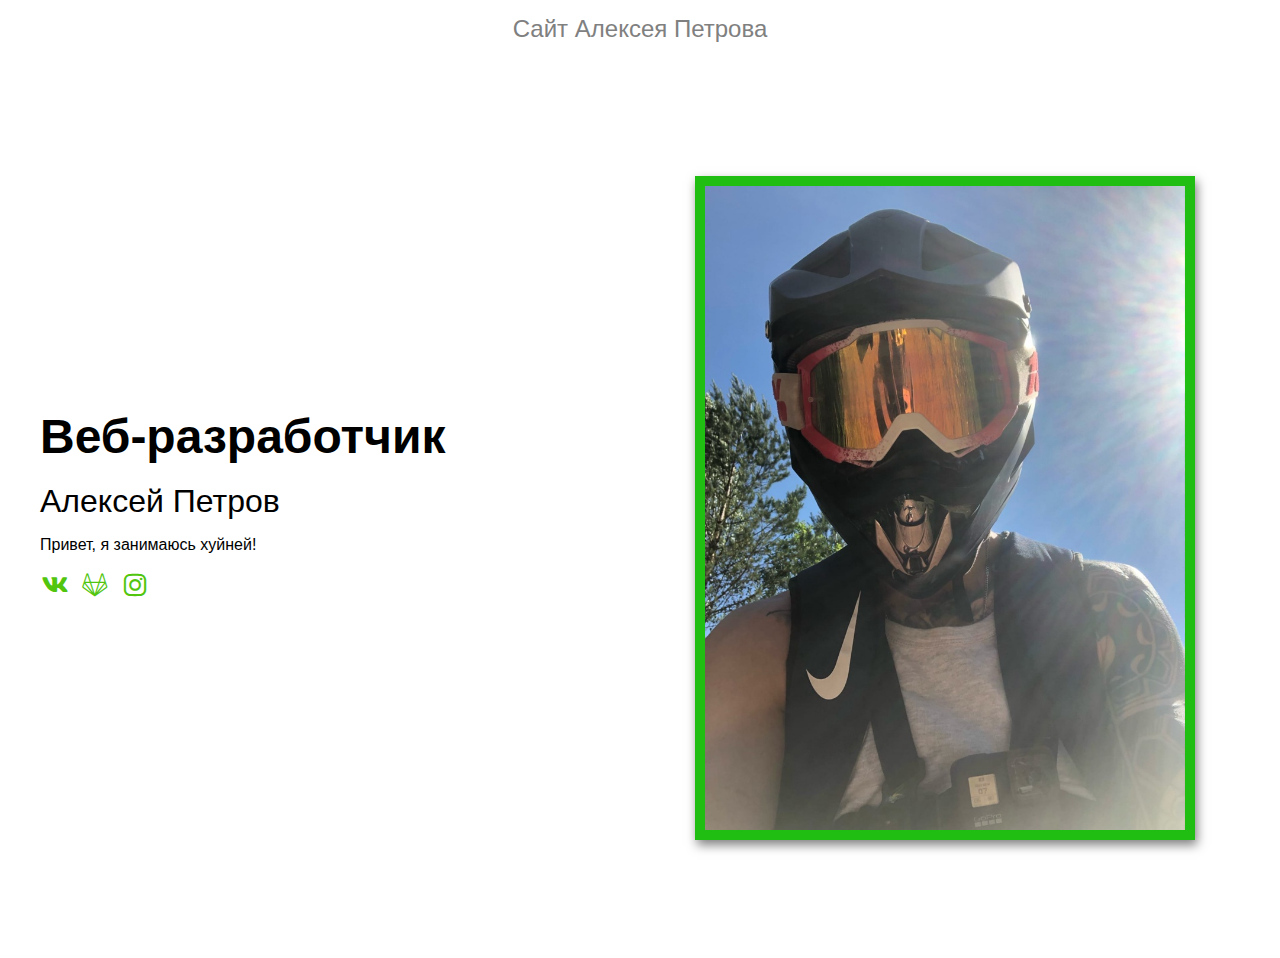
==== index.html @ afbd44d4 "Add files via upload" ====
<!DOCTYPE html>
<html lang="=en">

<head>
    <meta charset="UTF-8">
    <meta name="viewport" content="width=device-width, initial-scale=1.0">
    <title>Document</title>

    <!-- Шрифт -->
    <link rel="preconnect" href="https://fronts.gstatic.com">
    <link href="https://fronts.googleapis.com/css2?-
family=Monsterrat:wght@300;400;500;600;700&display=swap"
    rel="stylenesheet">
    
    <!-- Иконки -->
    <link rel="stylesheet" href="https://cdn.jsdelivr.net/npm/boxicons@latest/css/boxicons.min.css">

<!-- Файл со стилями -->
    <link rel="stylesheet" href="style.css">
</head>


<body>
    <header class="header">
        <span class="logo">Сайт Алексея Петрова</span>
    </header>

    <div class="hero">
        <div class="container hero__container">
            <div class="hero__about">
                <h1 class="hero__title">Веб-разработчик</h1>
                <h2 class="hero__subtitle">Алексей Петров</h2>
                <p class="hero__description">
                Привет, я занимаюсь хуйней!
                </p>

                <div class="hero__links">
                    <a class="hero__link" href="#" target="_blank"><i class='bx bxl-vk'></i></a>
                    <a class="hero__link" href="#"><i class='bx bxl-gitlab' ></i></a>
                    <a class="hero__link" href="#"><i class='bx bxl-instagram'></i></a>
                    
                  </div>
                
            </div>

            <div class="hero__box">
                <img class="hero__box-img" src="11.png" alt="">
            </div> 
        </div>
    </div>


</body>
</html>
---- style.css ----
*,
::before,
::after {
  box-sizing: border-box;
}

body {
  margin: 0;
  font-family: 'Montserrat', sans-serif;
}

img {
  width: 100%;
  height: 100%;
}

h1,
h2,
h3 {
  margin: 0;
}


.header {
  width: 100%;
  padding: 15px 0;


  display: flex;
  justify-content: center;
  align-items: center;

  font-size: 24px;
  font-weight: 300;
  color: gray;
}

.hero {
  min-height: 100vh;
  display: flex;
  justify-content: center;
  align-items: center;
}

.container {
  max-width: 1230px;
  width: 100%;
  margin: 0 auto;
  padding: 0 15px;
}

.hero__container {
  display: grid;
  grid-template-columns: repeat(auto-fit, minmax( 290px,1fr));
  grid-gap: 20px;
}


.hero__about {
  display: flex;
  flex-direction: column;
  justify-content: center;

}

.hero__title {
  font-size: 48px;
  line-height: 1.1;

  margin-bottom: 20px;
}

.hero__prof {
  color: #4facfe;
  white-space: nowrap;
}

.hero__subtitle {
  font-size: 32px;
  font-weight: 400;
}

.hero__links {
  display: flex;
}

.hero__link {
  margin-right: 10px;

  font-size: 30px;
  color: rgb(82, 197, 15);
}

.hero__link:hover {
  color: #626969;
}


.hero__box {
  max-width: 500px;
  justify-self: center;
  overflow: hidden;
  border: 10px solid rgb(32, 189, 18);

  background-image: linear-gradient(to top, #0fd850 0%, #f9f047 100%);

  animation: ava-animate 5s infinite alternate;
  box-shadow: 2px 5px 10px rgba(0, 0, 0, .5);
}

.hero__box-img {
  animation: ava-bg 3s infinite alternate;
}

@media screen and (max-width: 978px) {
  .hero {
    padding-top: 30px;
  }

  .hero__container {
    grid-row-gap: 20px;
  }

  .hero__title {
    font-size: 28px;
    margin-bottom: 10px;
  }

  .hero__subtitle {
    font-size: 22px;
    font-weight: 400;
  }

  .hero__description {
    font-size: 14px;
  }

  .hero__about {
    text-align: center;
  }

  .hero__links {
    justify-content: center;
  }

  .hero__box {
    max-width: 350px;
    justify-self: center;
  }
}



@keyframes ava-animate {
  0% {
    border-radius: 6% 94% 0% 100% / 0% 89% 11% 100%;
  }

  40% {
    border-radius: 6% 94% 0% 100% / 0% 1% 99% 100% ;
  }

  60% {
    border-radius: 15% 85% 100% 0% / 0% 7% 93% 100% ;
  }

  100% {
    border-radius: 79% 21% 100% 0% / 100% 89% 11% 0% ;
  }
}

@keyframes ava-bg {
  from {
    backdrop-filter: hue-rotate(0);
  }

  to {
    backdrop-filter: hue-rotate(90deg);
  }
}
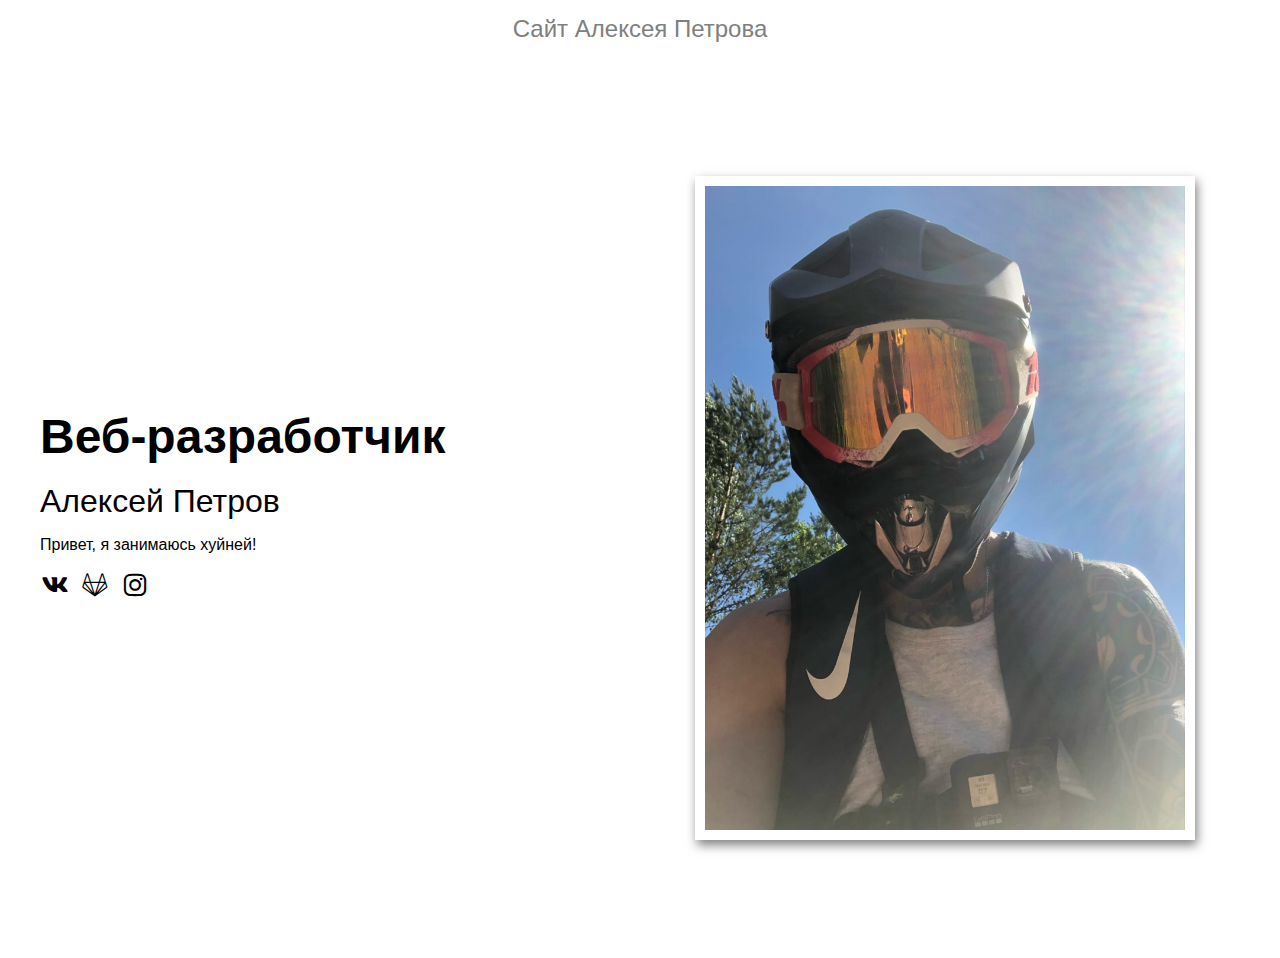
==== commit 1a76fd36: "Update index.html" ====
--- a/index.html
+++ b/index.html
@@ -35,8 +35,8 @@
                 </p>
 
                 <div class="hero__links">
-                    <a class="hero__link" href="#" target="_blank"><i class='bx bxl-vk'></i></a>
-                    <a class="hero__link" href="#"><i class='bx bxl-gitlab' ></i></a>
+                    <a class="hero__link" href="https://vk.com/botrott" target="_blank"><i class='bx bxl-vk'></i></a>
+                    <a class="hero__link" href="https://github.com/botrott"><i class='bx bxl-gitlab' ></i></a>
                     <a class="hero__link" href="#"><i class='bx bxl-instagram'></i></a>
                     
                   </div>
@@ -51,4 +51,4 @@
 
 
 </body>
-</html>+</html>
--- a/style.css
+++ b/style.css
@@ -88,11 +88,11 @@
   margin-right: 10px;
 
   font-size: 30px;
-  color: rgb(82, 197, 15);
+  color: #000;
 }
 
 .hero__link:hover {
-  color: #626969;
+  color: #4facfe;
 }
 
 
@@ -100,9 +100,9 @@
   max-width: 500px;
   justify-self: center;
   overflow: hidden;
-  border: 10px solid rgb(32, 189, 18);
+  border: 10px solid #fff;
 
-  background-image: linear-gradient(to top, #0fd850 0%, #f9f047 100%);
+  background-image: linear-gradient(to right, #4facfe 0%, #00f2fe 100%);
 
   animation: ava-animate 5s infinite alternate;
   box-shadow: 2px 5px 10px rgba(0, 0, 0, .5);
@@ -153,19 +153,19 @@
 
 @keyframes ava-animate {
   0% {
-    border-radius: 6% 94% 0% 100% / 0% 89% 11% 100%;
+    border-radius: 62% 38% 72% 28% / 67% 32% 68% 33%;
   }
 
   40% {
-    border-radius: 6% 94% 0% 100% / 0% 1% 99% 100% ;
+    border-radius: 37% 63% 53% 47% / 67% 32% 68% 33%;
   }
 
   60% {
-    border-radius: 15% 85% 100% 0% / 0% 7% 93% 100% ;
+    border-radius: 23% 77% 39% 61% / 78% 54% 46% 22%;
   }
 
   100% {
-    border-radius: 79% 21% 100% 0% / 100% 89% 11% 0% ;
+    border-radius: 18% 82% 24% 76% / 43% 54% 46% 57%;
   }
 }
 
@@ -177,4 +177,4 @@
   to {
     backdrop-filter: hue-rotate(90deg);
   }
-}+}
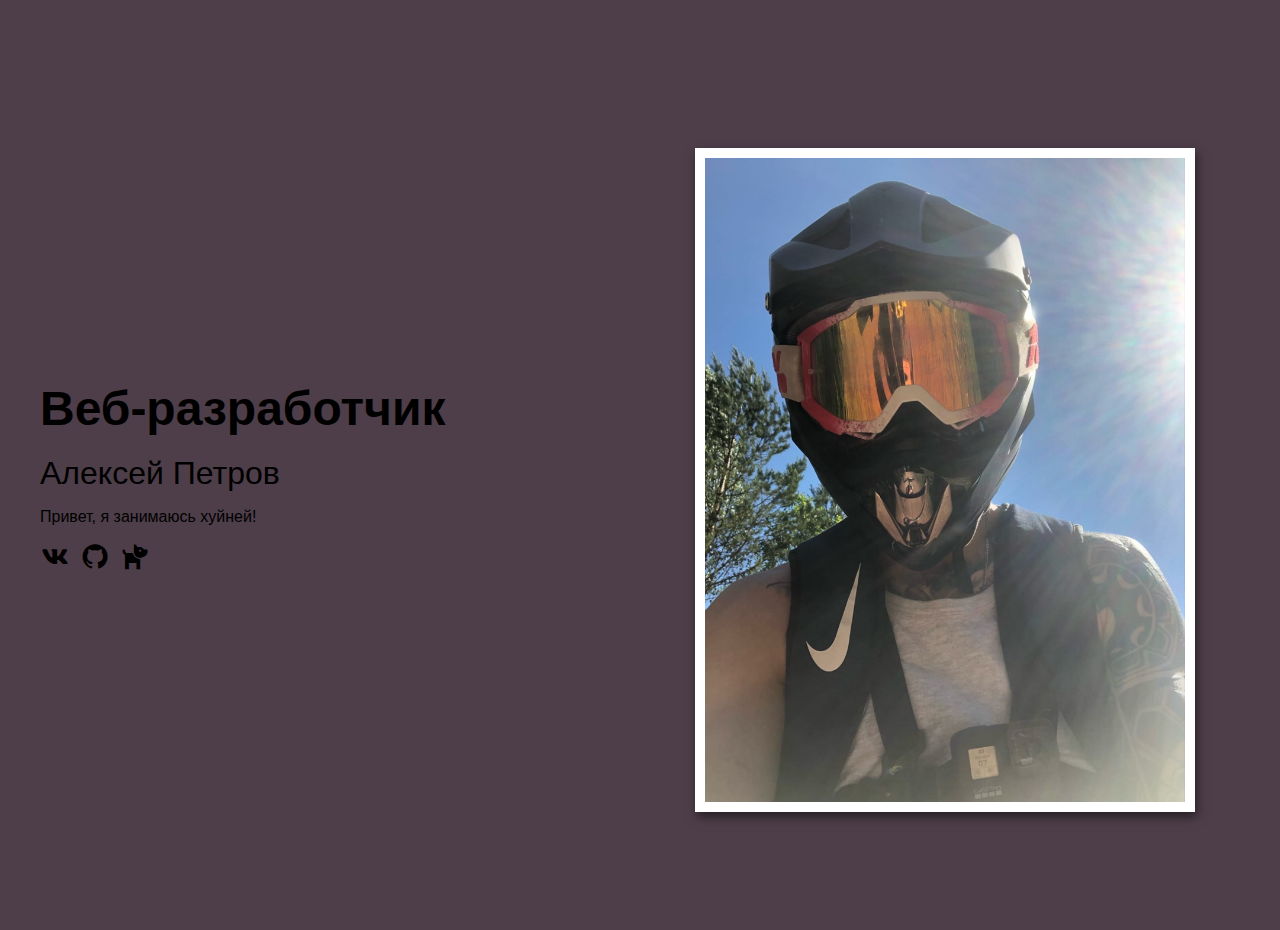
==== commit 654a24b0: "Update index.html" ====
--- a/index.html
+++ b/index.html
@@ -21,8 +21,10 @@
 
 
 <body>
+<body style="background-color:#4e3e49">
+</body>
     <header class="header">
-        <span class="logo">Сайт Алексея Петрова</span>
+        <span class="logo"></span>
     </header>
 
     <div class="hero">
@@ -35,9 +37,9 @@
                 </p>
 
                 <div class="hero__links">
-                    <a class="hero__link" href="https://vk.com/botrott" target="_blank"><i class='bx bxl-vk'></i></a>
-                    <a class="hero__link" href="https://github.com/botrott"><i class='bx bxl-gitlab' ></i></a>
-                    <a class="hero__link" href="#"><i class='bx bxl-instagram'></i></a>
+                    <a class="hero__link" href="https://vk.com/botrott#" target="_blank"><i class='bx bxl-vk'></i></a>
+                    <a class="hero__link" href="https://github.com/botrott"><i class='bx bxl-github'></i></a>
+                    <a class="hero__link" href="RAR.html"><i class='bx bxs-dog bx-fade-up' ></i></a>
                     
                   </div>
                 
@@ -45,6 +47,7 @@
 
             <div class="hero__box">
                 <img class="hero__box-img" src="11.png" alt="">
+            
             </div> 
         </div>
     </div>
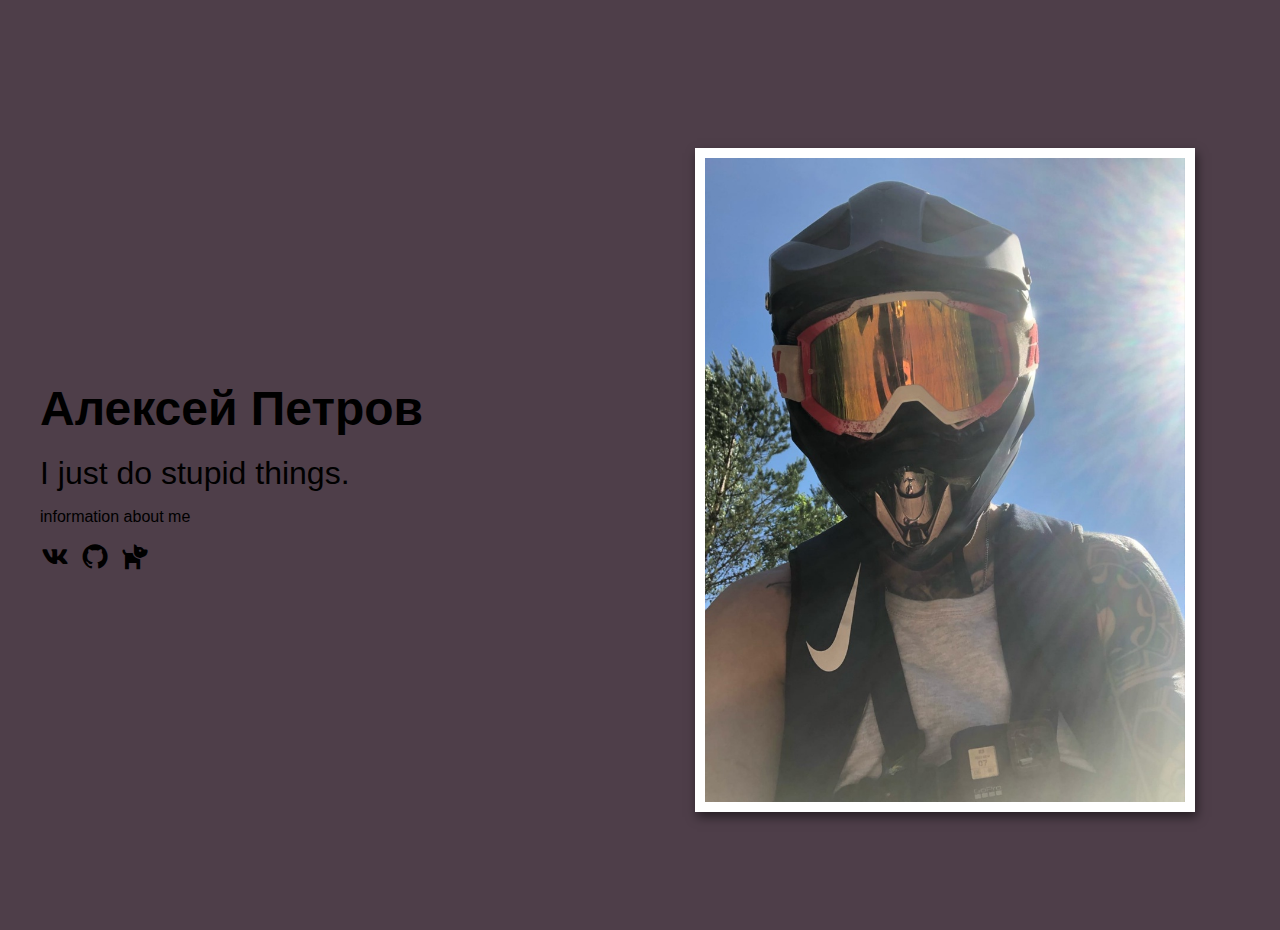
==== commit 85b4fe69: "Update index.html" ====
--- a/index.html
+++ b/index.html
@@ -30,10 +30,10 @@
     <div class="hero">
         <div class="container hero__container">
             <div class="hero__about">
-                <h1 class="hero__title">Веб-разработчик</h1>
-                <h2 class="hero__subtitle">Алексей Петров</h2>
+                <h1 class="hero__title">Алексей Петров</h1>
+                <h2 class="hero__subtitle">I just do stupid things.</h2>
                 <p class="hero__description">
-                Привет, я занимаюсь хуйней!
+                information about me
                 </p>
 
                 <div class="hero__links">
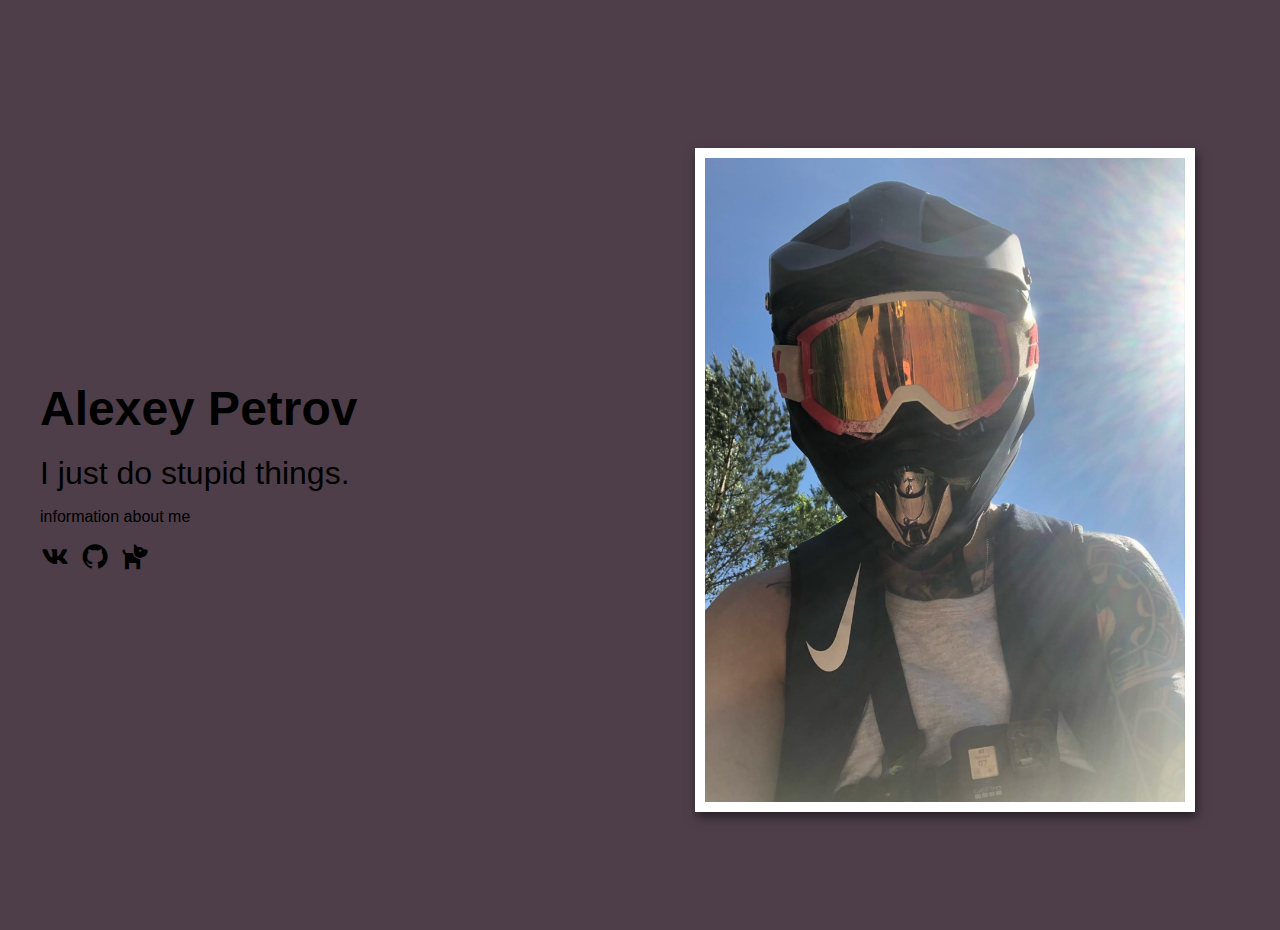
==== commit 988b07db: "Update index.html" ====
--- a/index.html
+++ b/index.html
@@ -30,7 +30,7 @@
     <div class="hero">
         <div class="container hero__container">
             <div class="hero__about">
-                <h1 class="hero__title">Алексей Петров</h1>
+                <h1 class="hero__title">Alexey Petrov</h1>
                 <h2 class="hero__subtitle">I just do stupid things.</h2>
                 <p class="hero__description">
                 information about me
